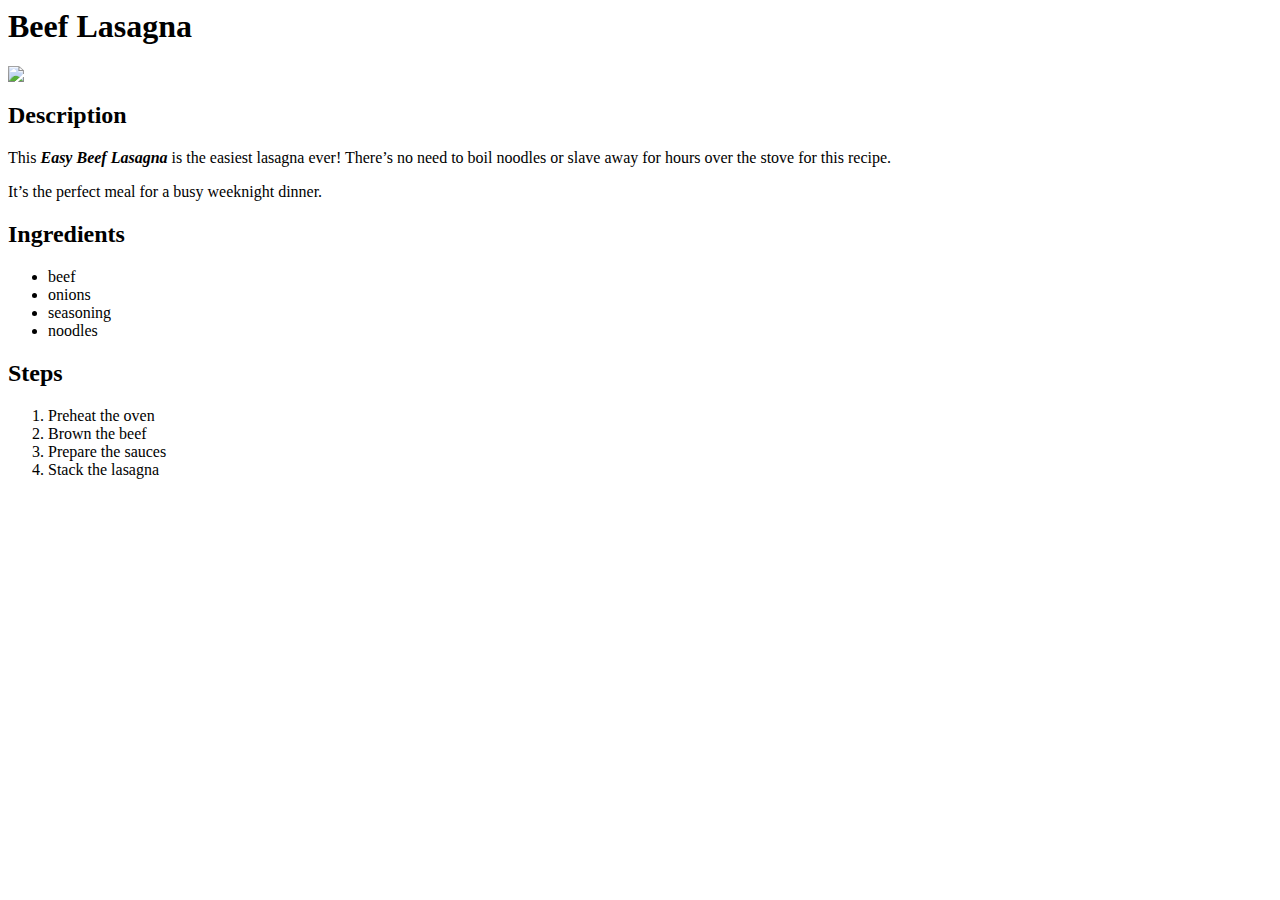
==== recipes/lasagna.html @ 61cc8f72 "3 iteration" ====
<body>
    <h1>Beef Lasagna</h1>
    <img src="../images/beef-lasagna.jpg">
    <h2><b>Description</b></h2>
    <p>This <b><em>Easy Beef Lasagna</em></b> is the easiest lasagna ever! There’s no need to boil noodles or slave away for hours over the stove for this recipe.</p><p>It’s the perfect meal for a busy weeknight dinner.</p>
    <h2><b>Ingredients</b></h2>
        <ul>
            <li>beef</li>
            <li>onions</li>
            <li>seasoning</li>
            <li>noodles</li>
        </ul>
    <h2><b>Steps</b></h2>
        <ol>
            <li>Preheat the oven</li>
            <li>Brown the beef</li>
            <li>Prepare the sauces</li>
            <li>Stack the lasagna</li>
        </ol>
        
</body>
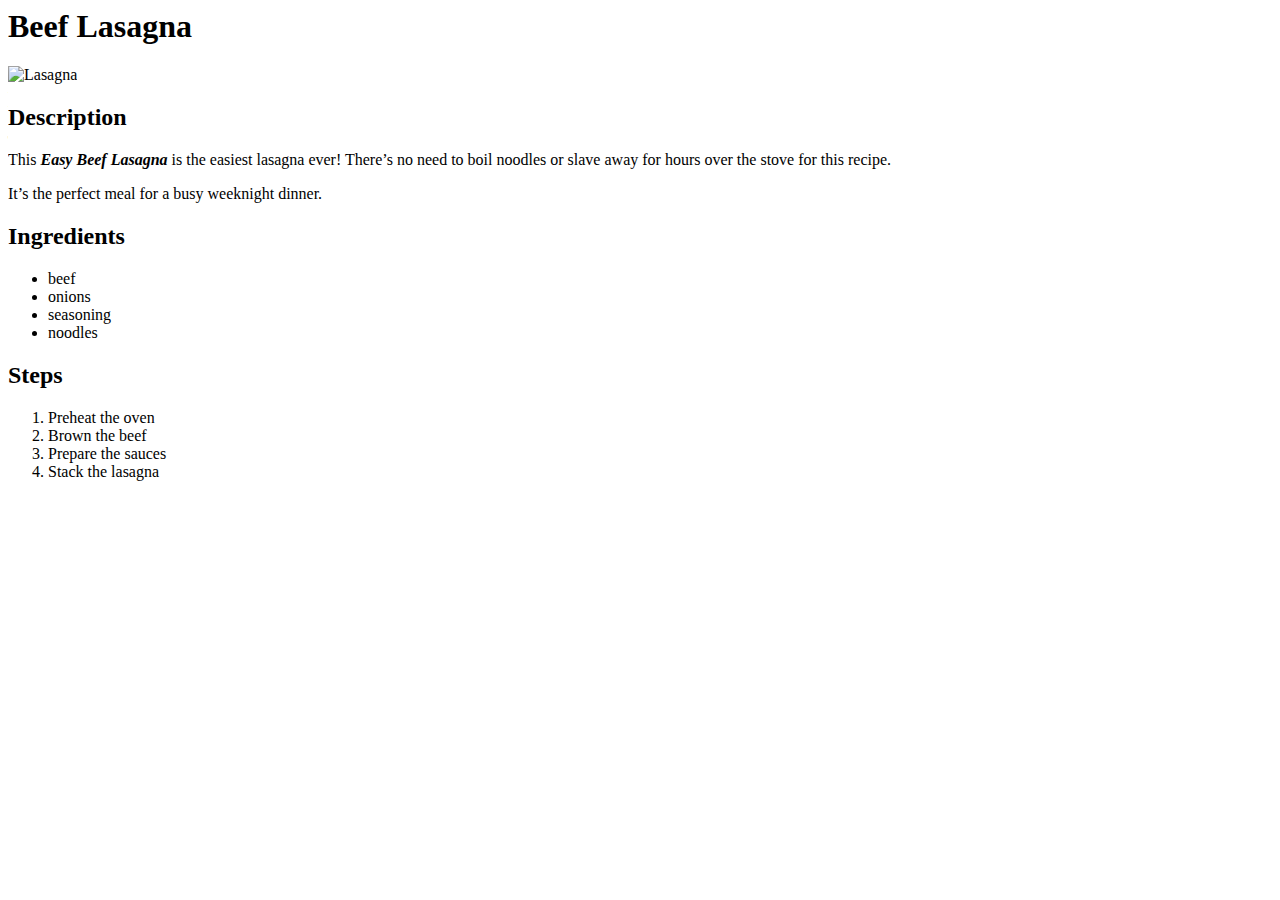
==== commit 7ea7f35f: "Iteration 4" ====
--- a/recipes/lasagna.html
+++ b/recipes/lasagna.html
@@ -1,6 +1,6 @@
 <body>
     <h1>Beef Lasagna</h1>
-    <img src="../images/beef-lasagna.jpg">
+    <img src="../images/beef-lasagna.jpg" alt="Lasagna">
     <h2><b>Description</b></h2>
     <p>This <b><em>Easy Beef Lasagna</em></b> is the easiest lasagna ever! There’s no need to boil noodles or slave away for hours over the stove for this recipe.</p><p>It’s the perfect meal for a busy weeknight dinner.</p>
     <h2><b>Ingredients</b></h2>
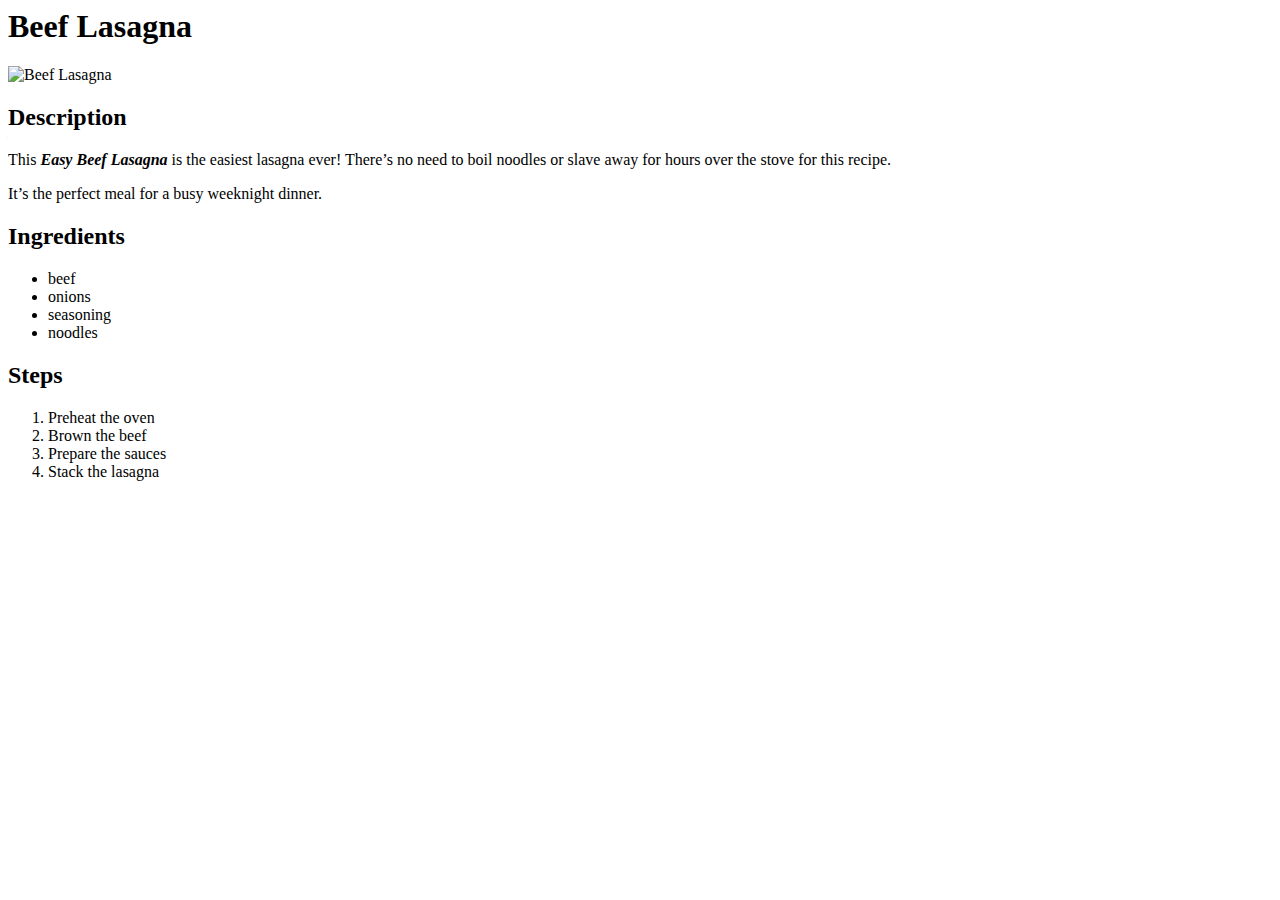
==== commit 875d9424: "Iteration 3" ====
--- a/recipes/lasagna.html
+++ b/recipes/lasagna.html
@@ -1,6 +1,6 @@
 <body>
     <h1>Beef Lasagna</h1>
-    <img src="../images/beef-lasagna.jpg" alt="Lasagna">
+    <img src="../images/beef-lasagna.jpg" alt="Beef Lasagna">
     <h2><b>Description</b></h2>
     <p>This <b><em>Easy Beef Lasagna</em></b> is the easiest lasagna ever! There’s no need to boil noodles or slave away for hours over the stove for this recipe.</p><p>It’s the perfect meal for a busy weeknight dinner.</p>
     <h2><b>Ingredients</b></h2>
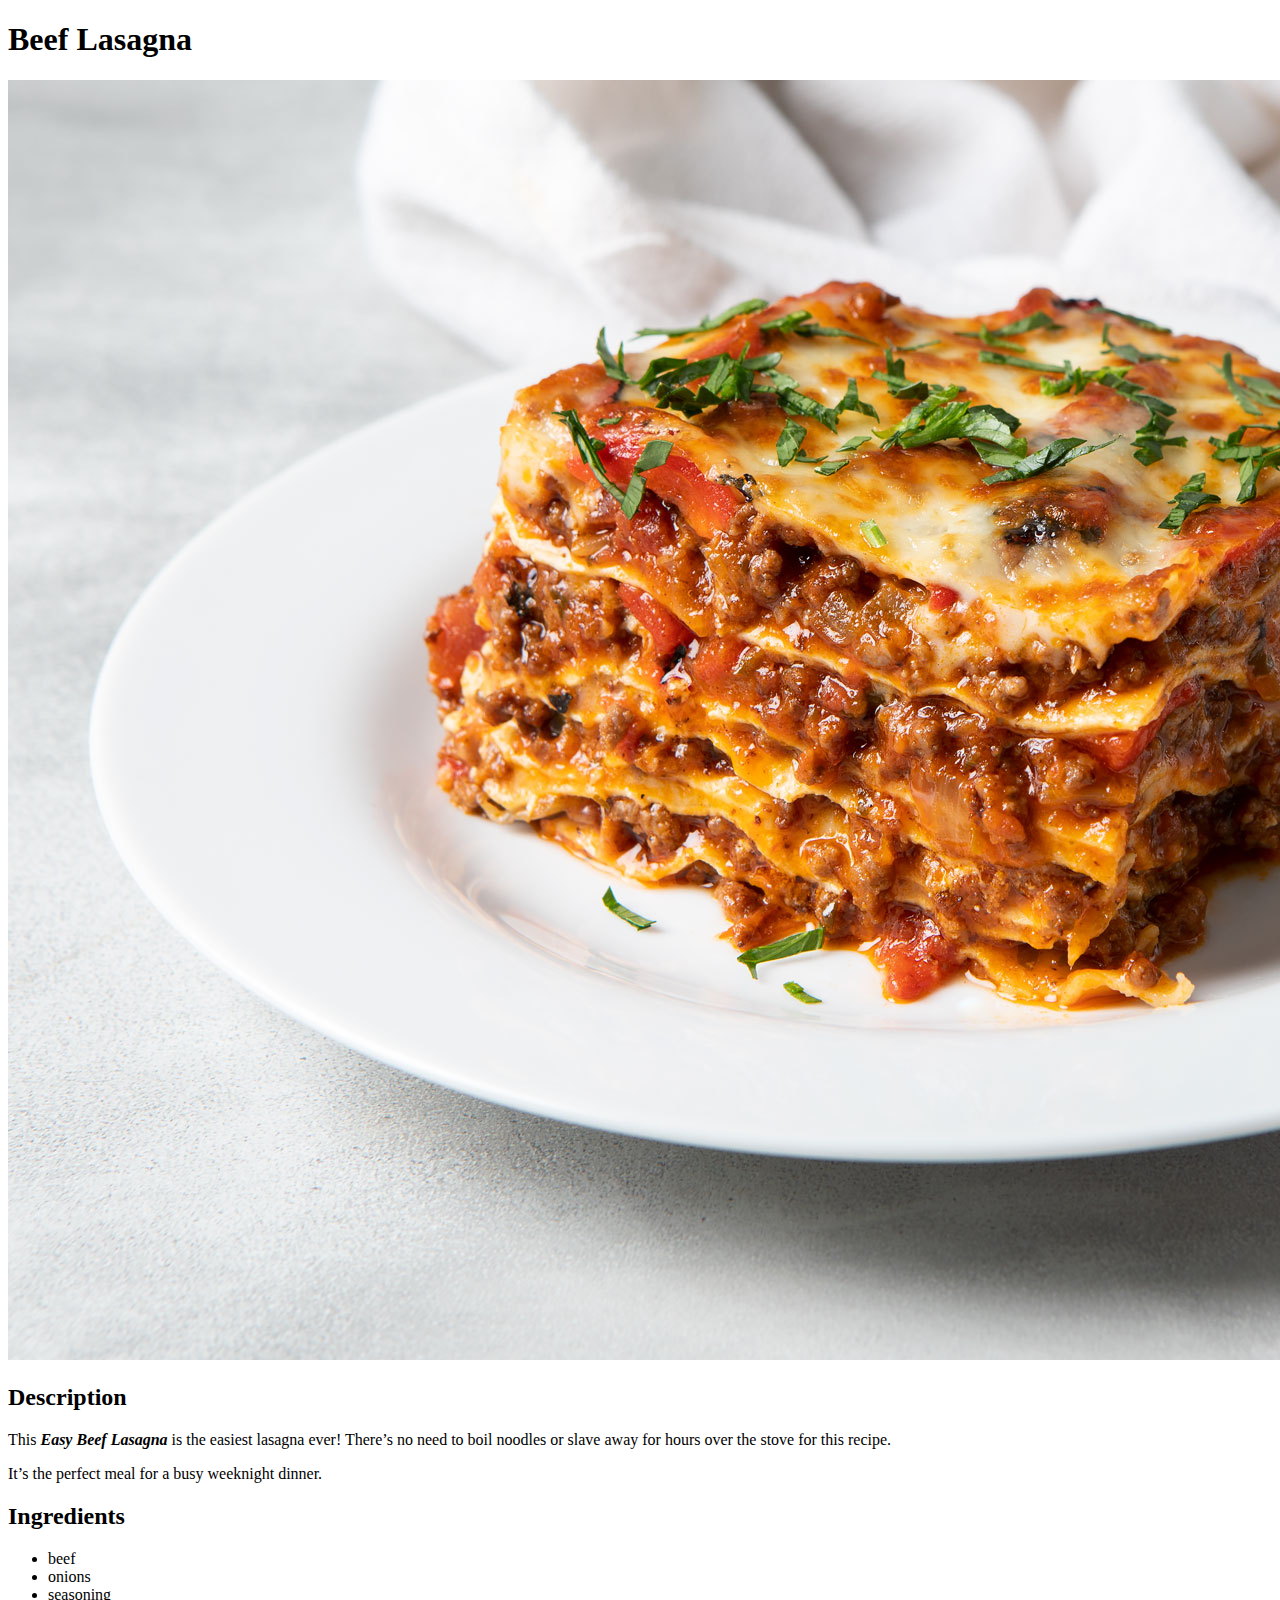
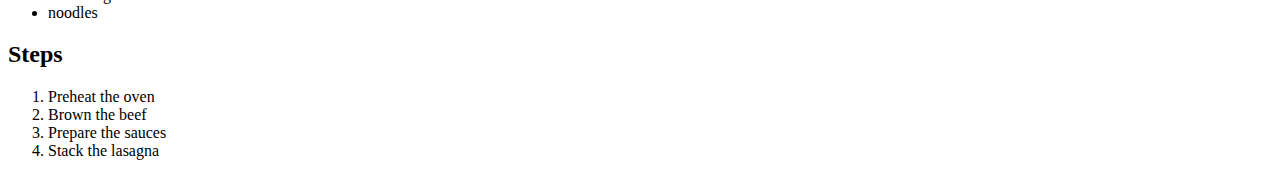
==== commit 3e147d56: "Modificaciones en CSS" ====
--- a/recipes/lasagna.html
+++ b/recipes/lasagna.html
@@ -1,6 +1,15 @@
-<body>
+<!DOCTYPE html>
+<html lang="en">
+<head>
+    <meta charset="UTF-8">
+    <meta http-equiv="X-UA-Compatible" content="IE=edge">
+    <meta name="viewport" content="width=device-width, initial-scale=1.0">
+    <title>Beef Lasagna</title>
+    <link rel="stylesheet" href="style1.css">
+</head>
+    <body>
     <h1>Beef Lasagna</h1>
-    <img src="../images/beef-lasagna.jpg" alt="Beef Lasagna">
+    <img id="imagen" src="../images/beef-lasagna.jpg" alt="Beef Lasagna">
     <h2><b>Description</b></h2>
     <p>This <b><em>Easy Beef Lasagna</em></b> is the easiest lasagna ever! There’s no need to boil noodles or slave away for hours over the stove for this recipe.</p><p>It’s the perfect meal for a busy weeknight dinner.</p>
     <h2><b>Ingredients</b></h2>
